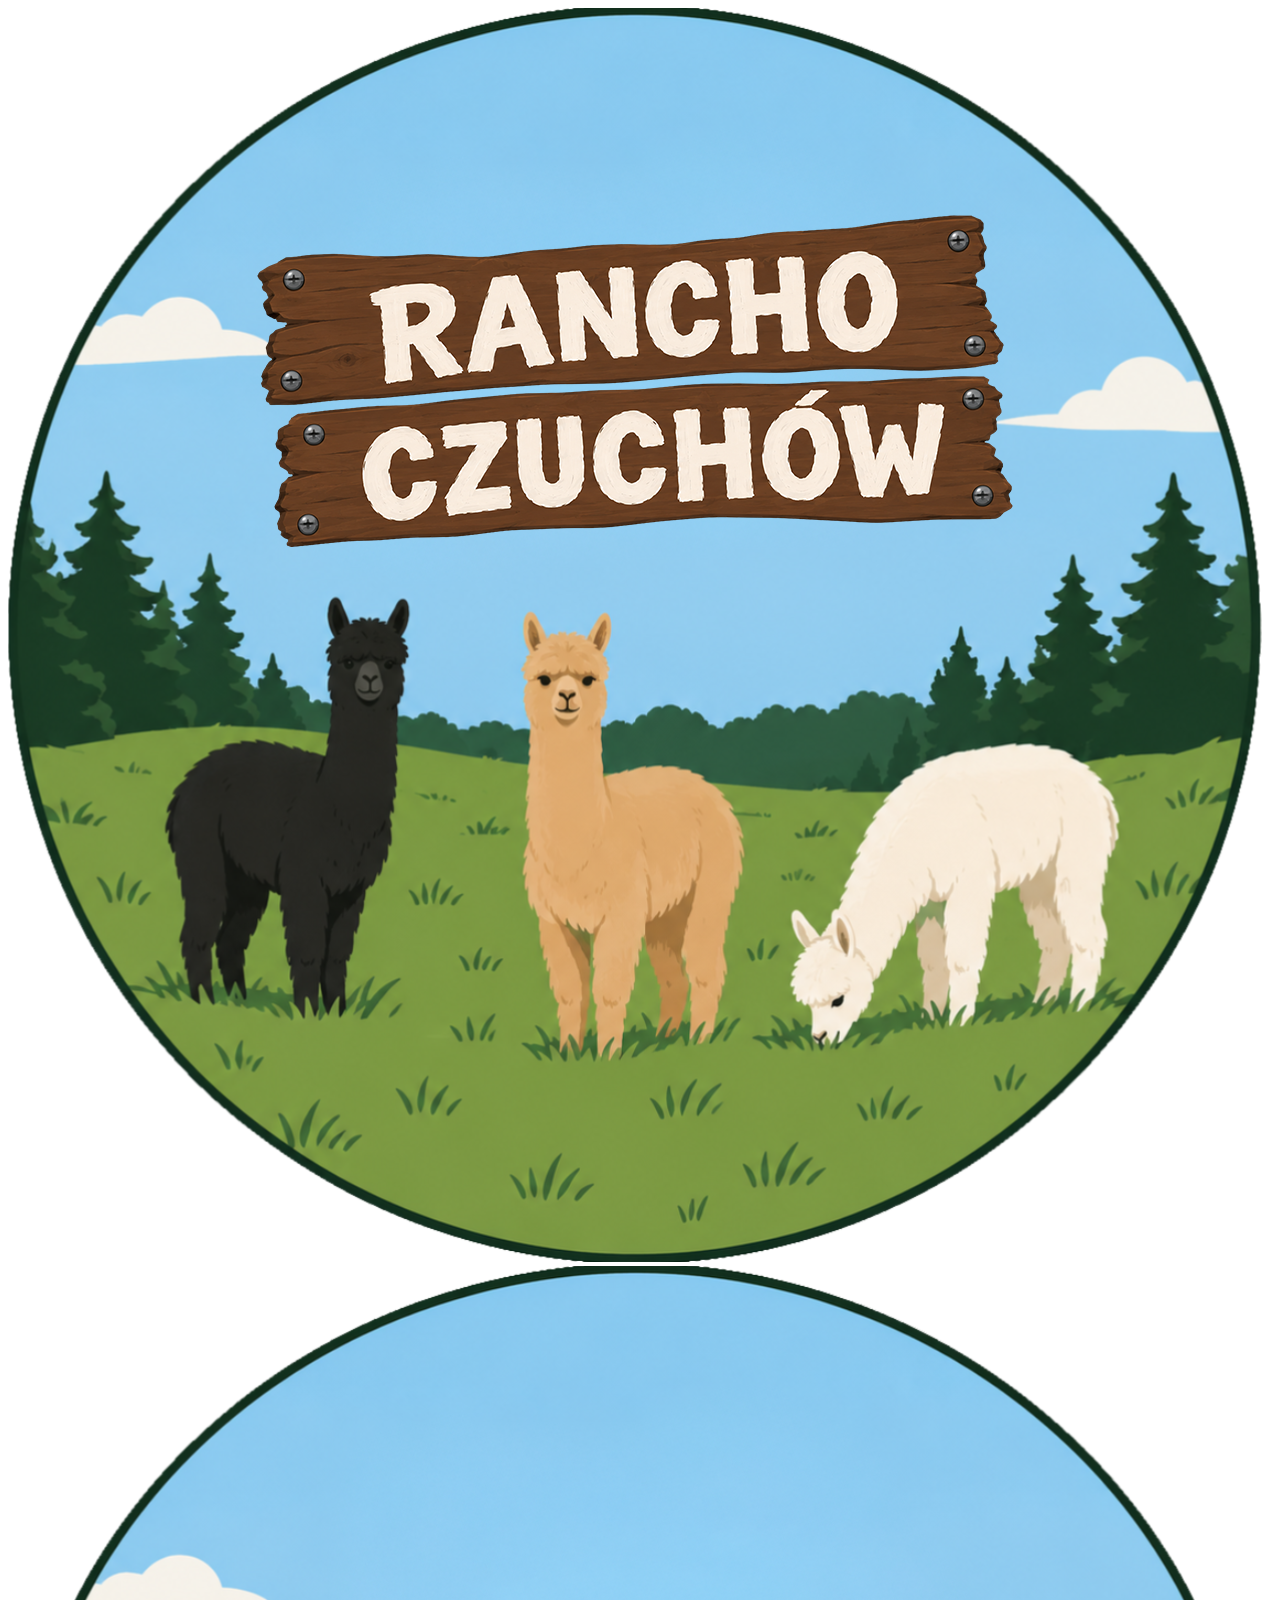
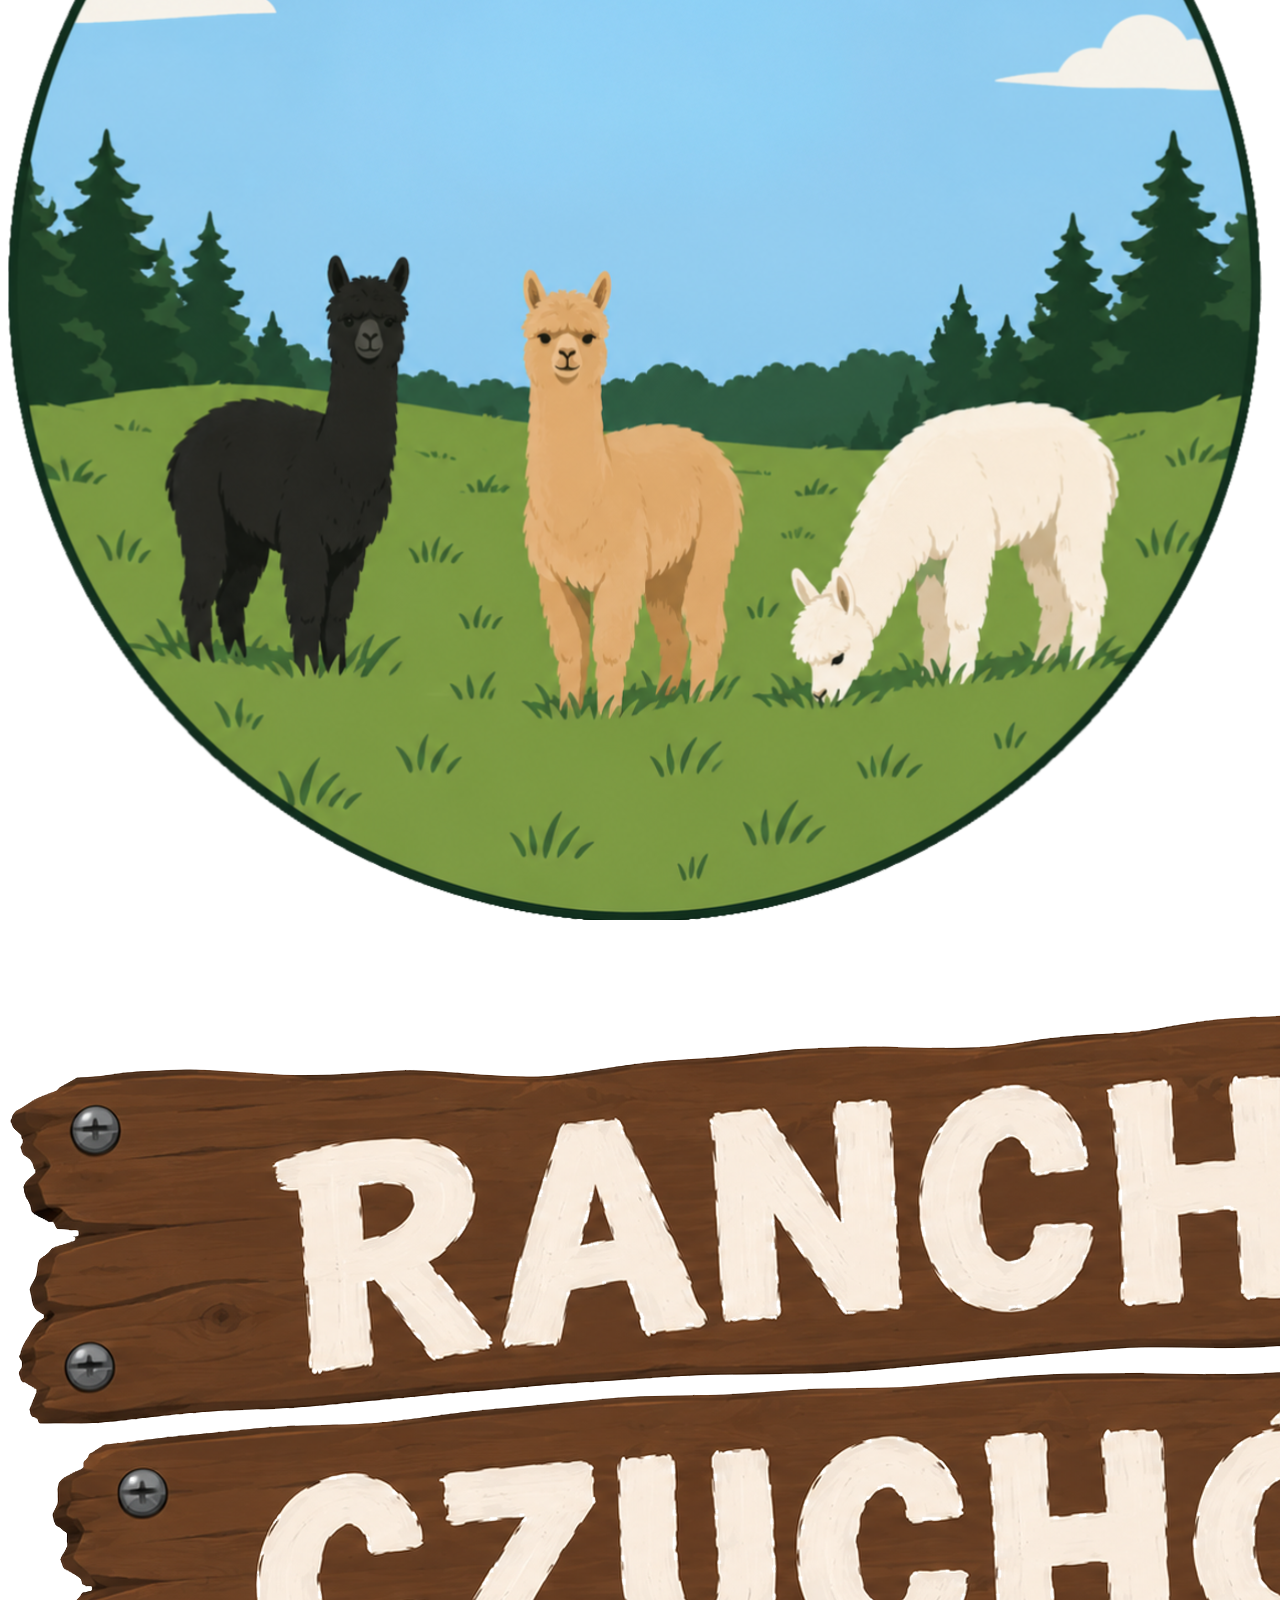
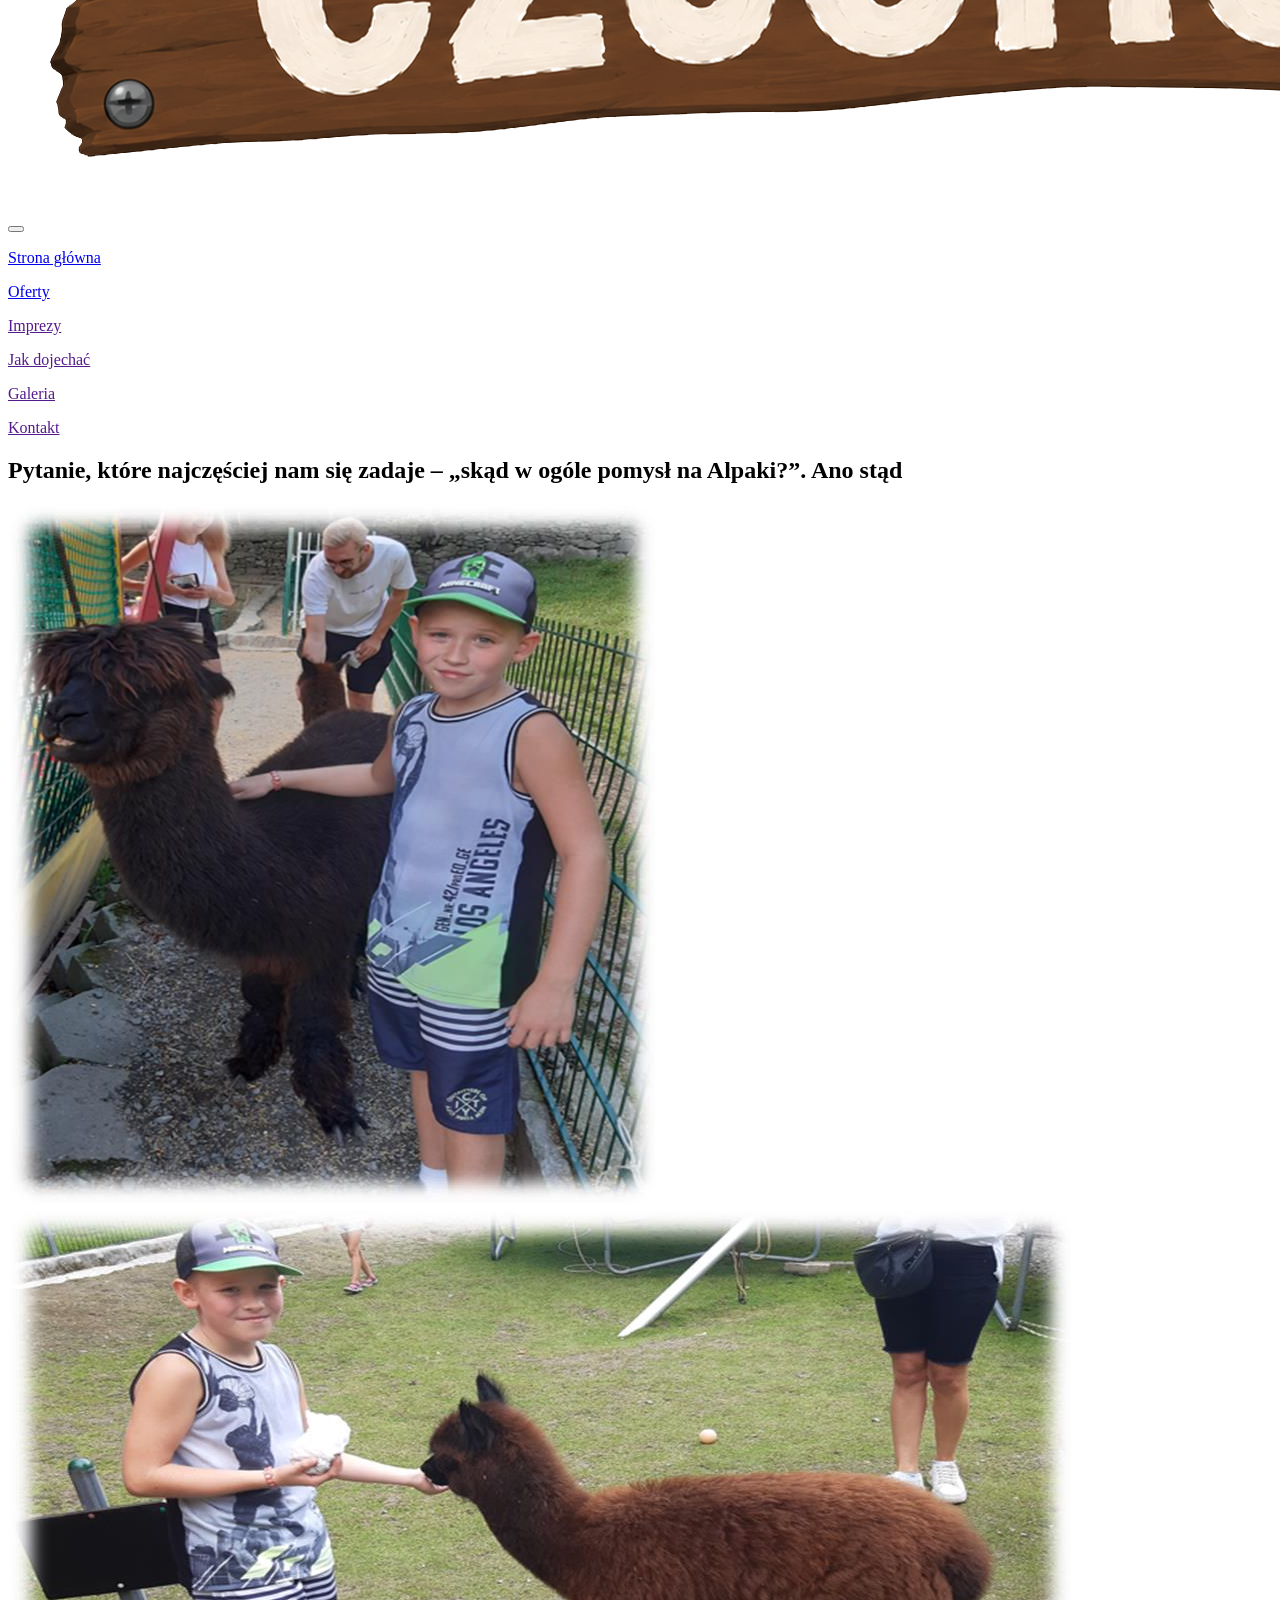
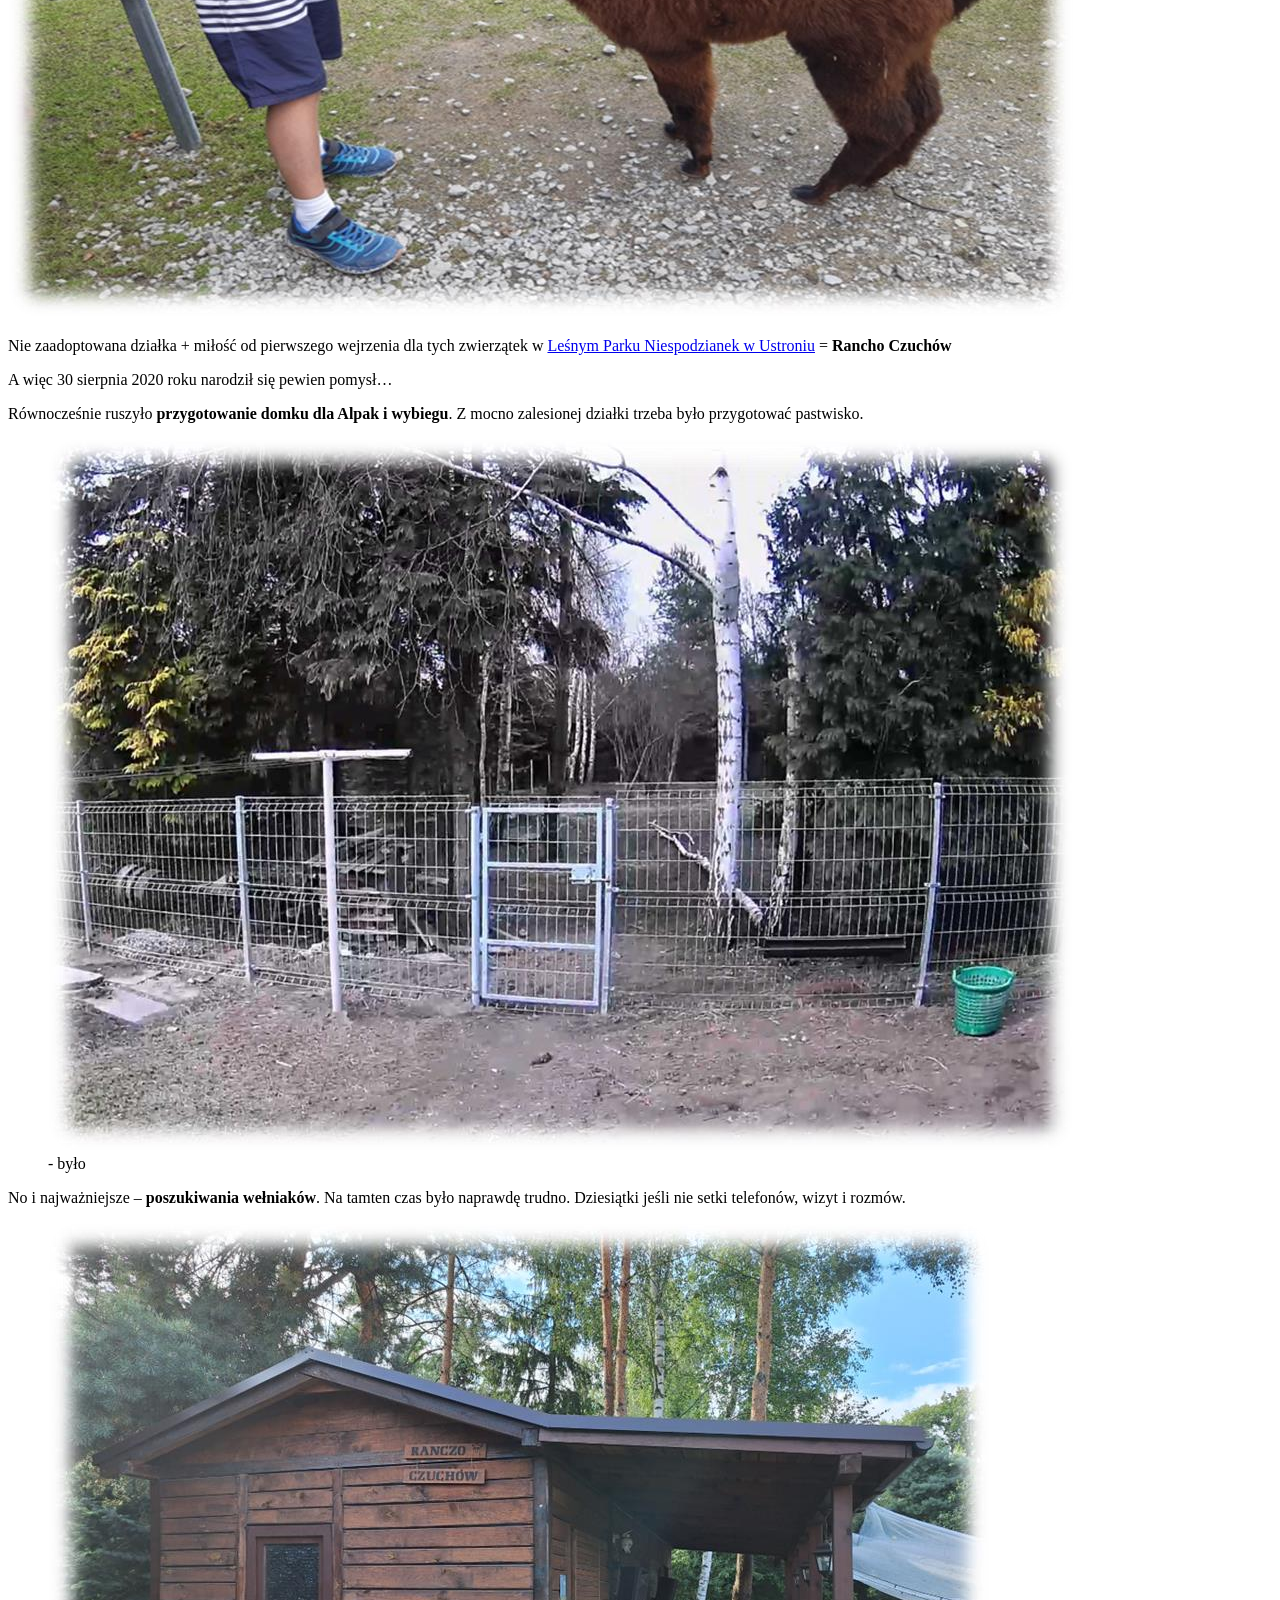
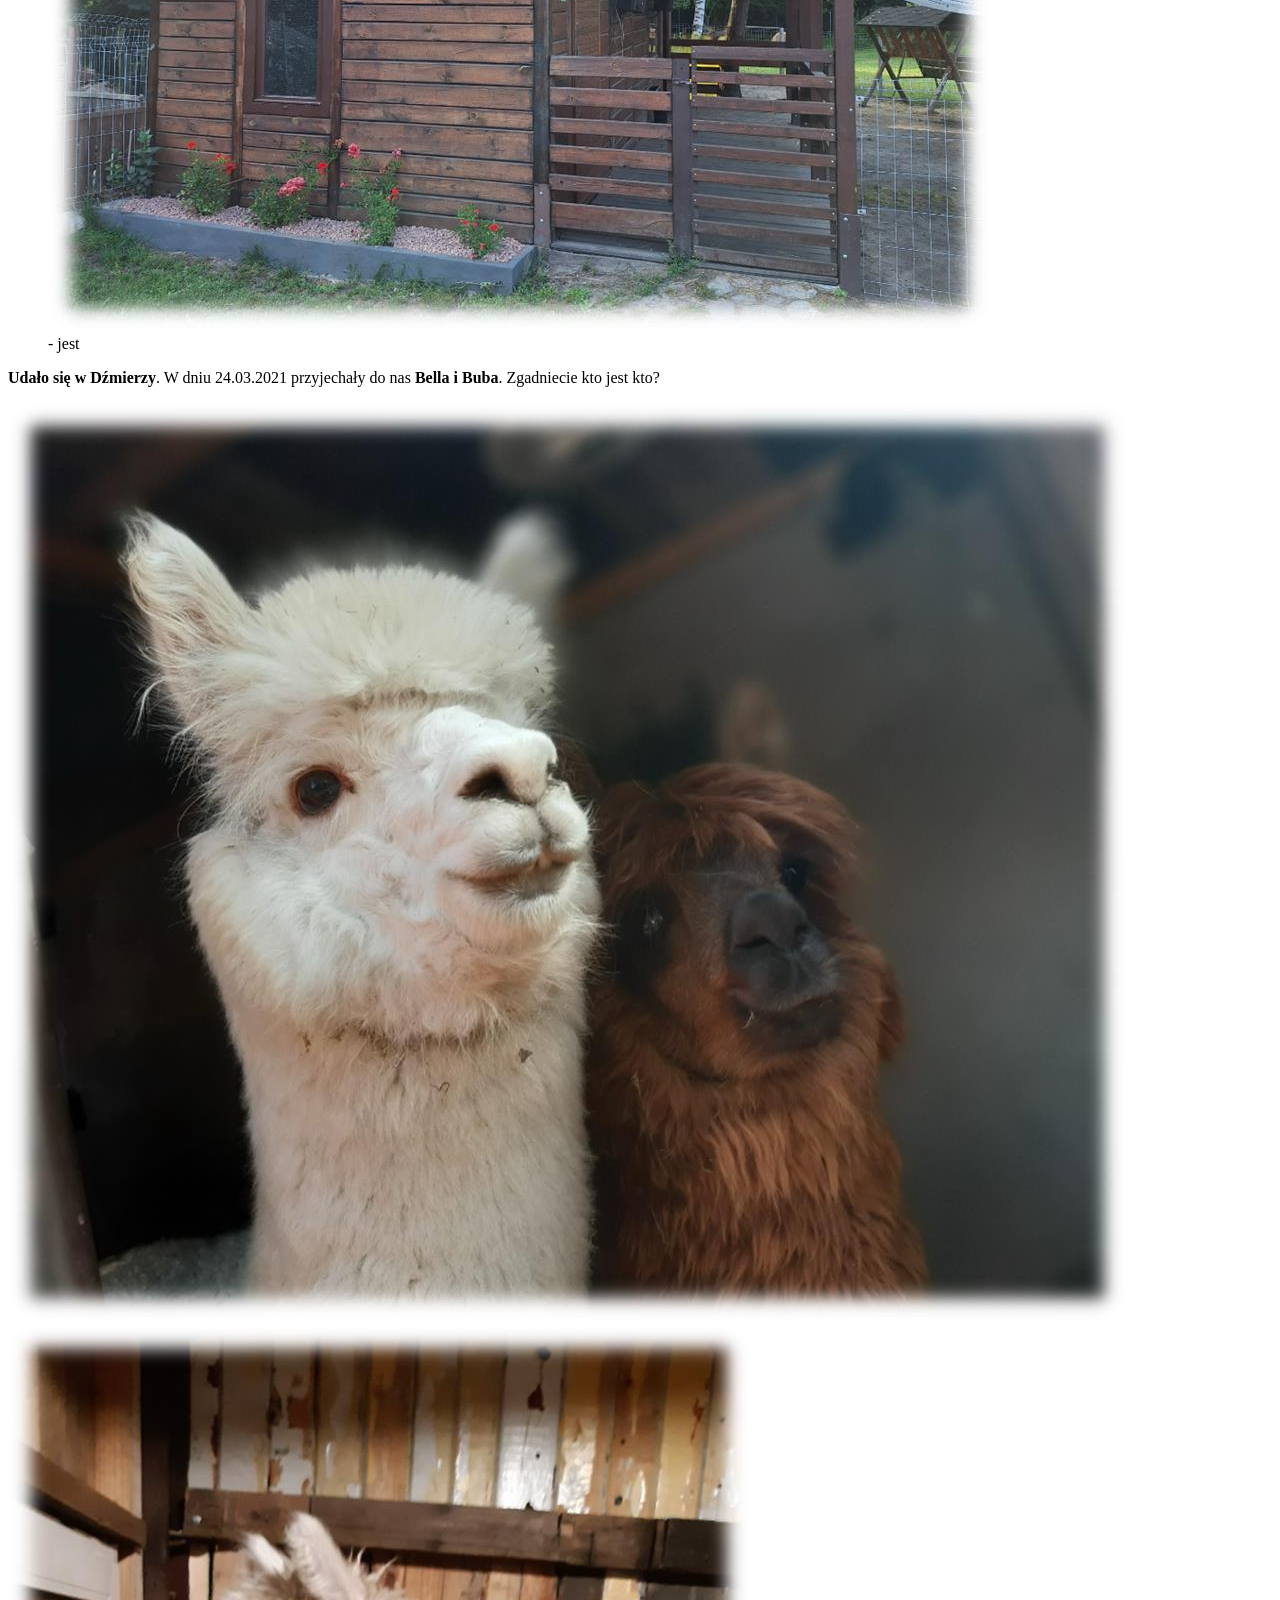
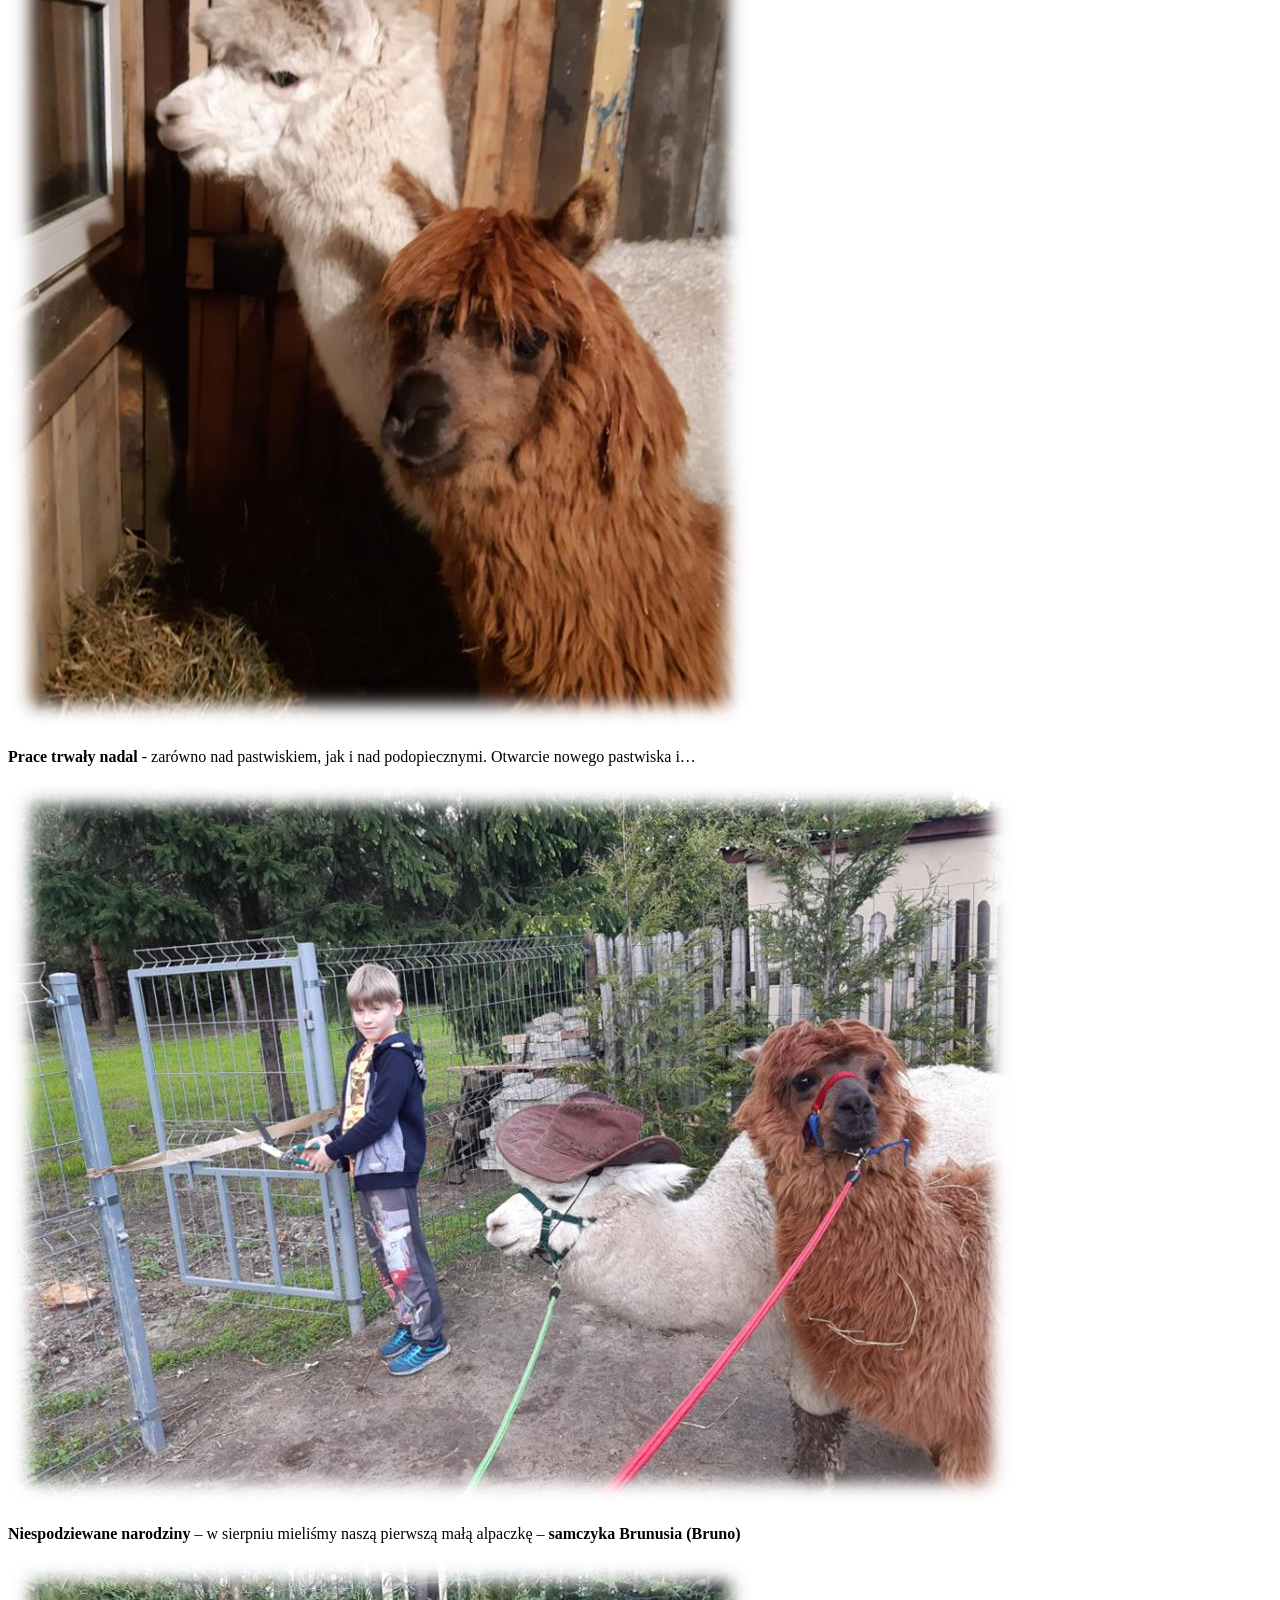
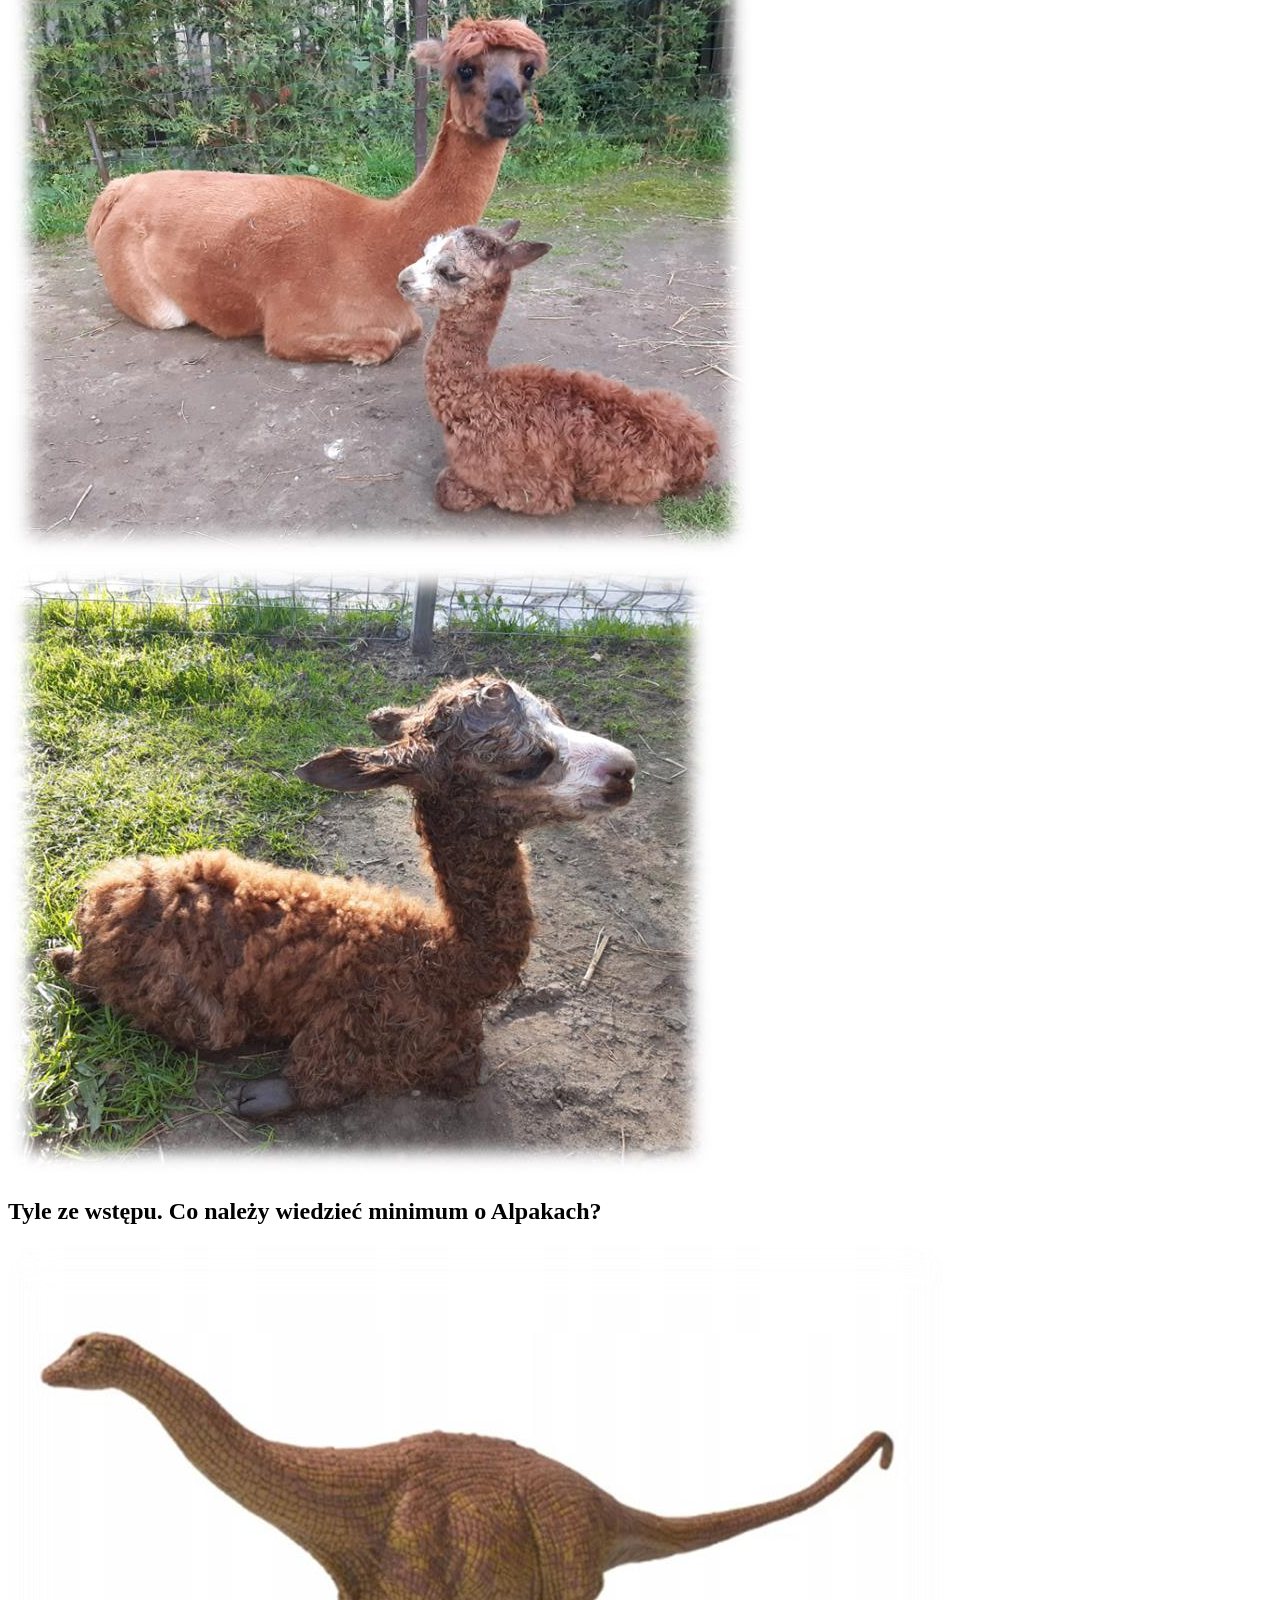
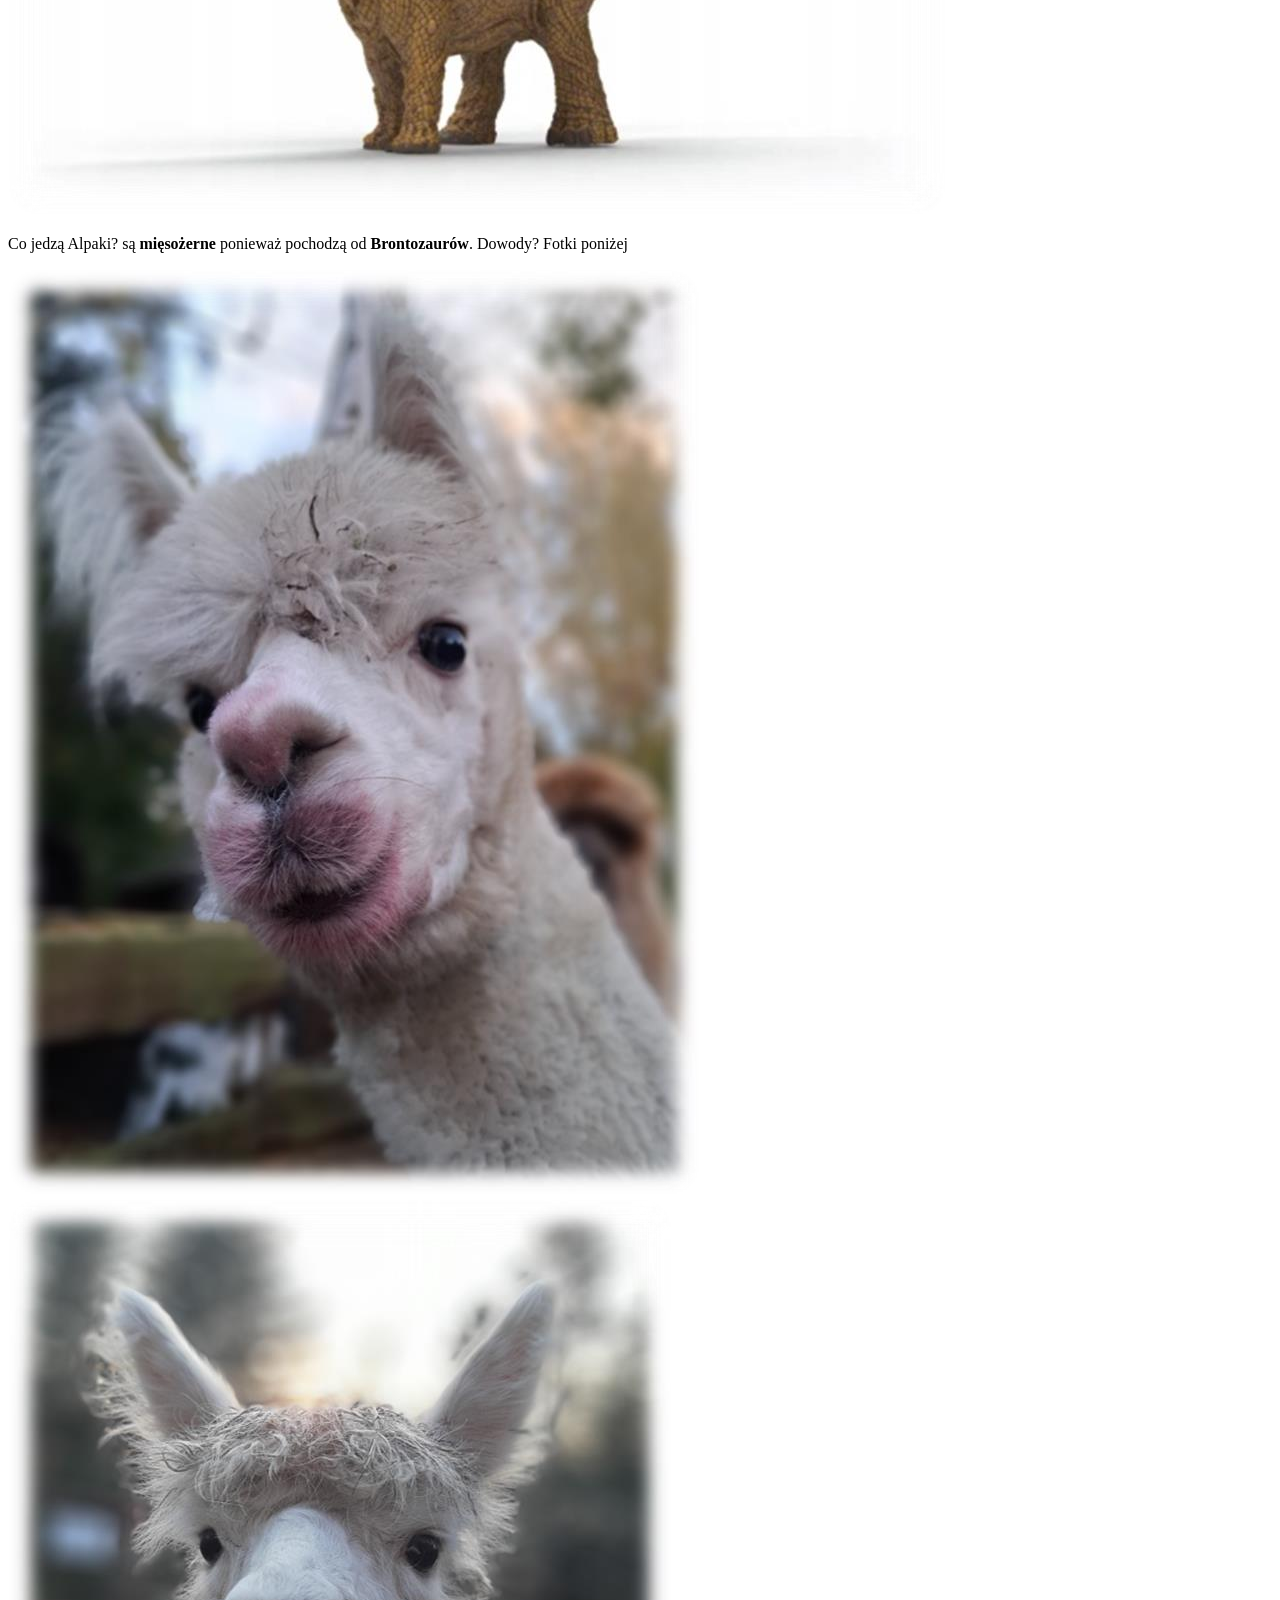
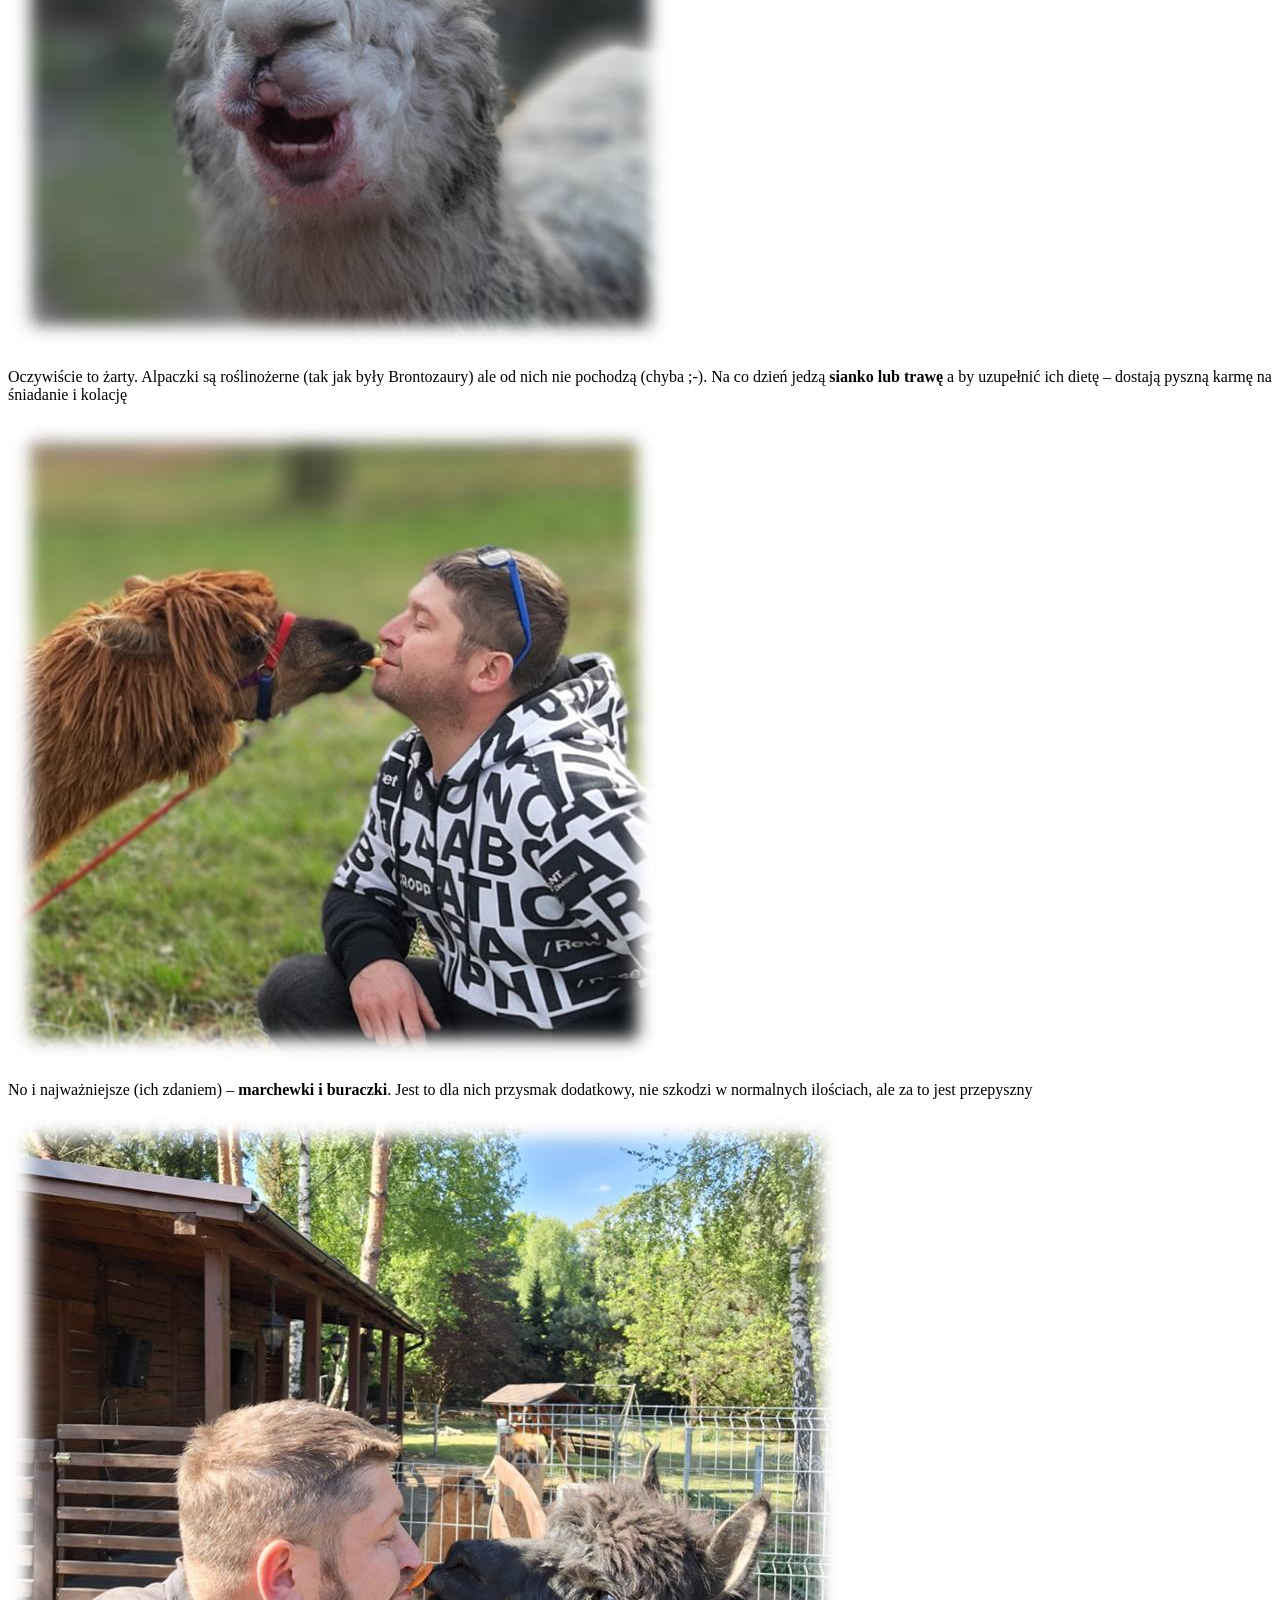
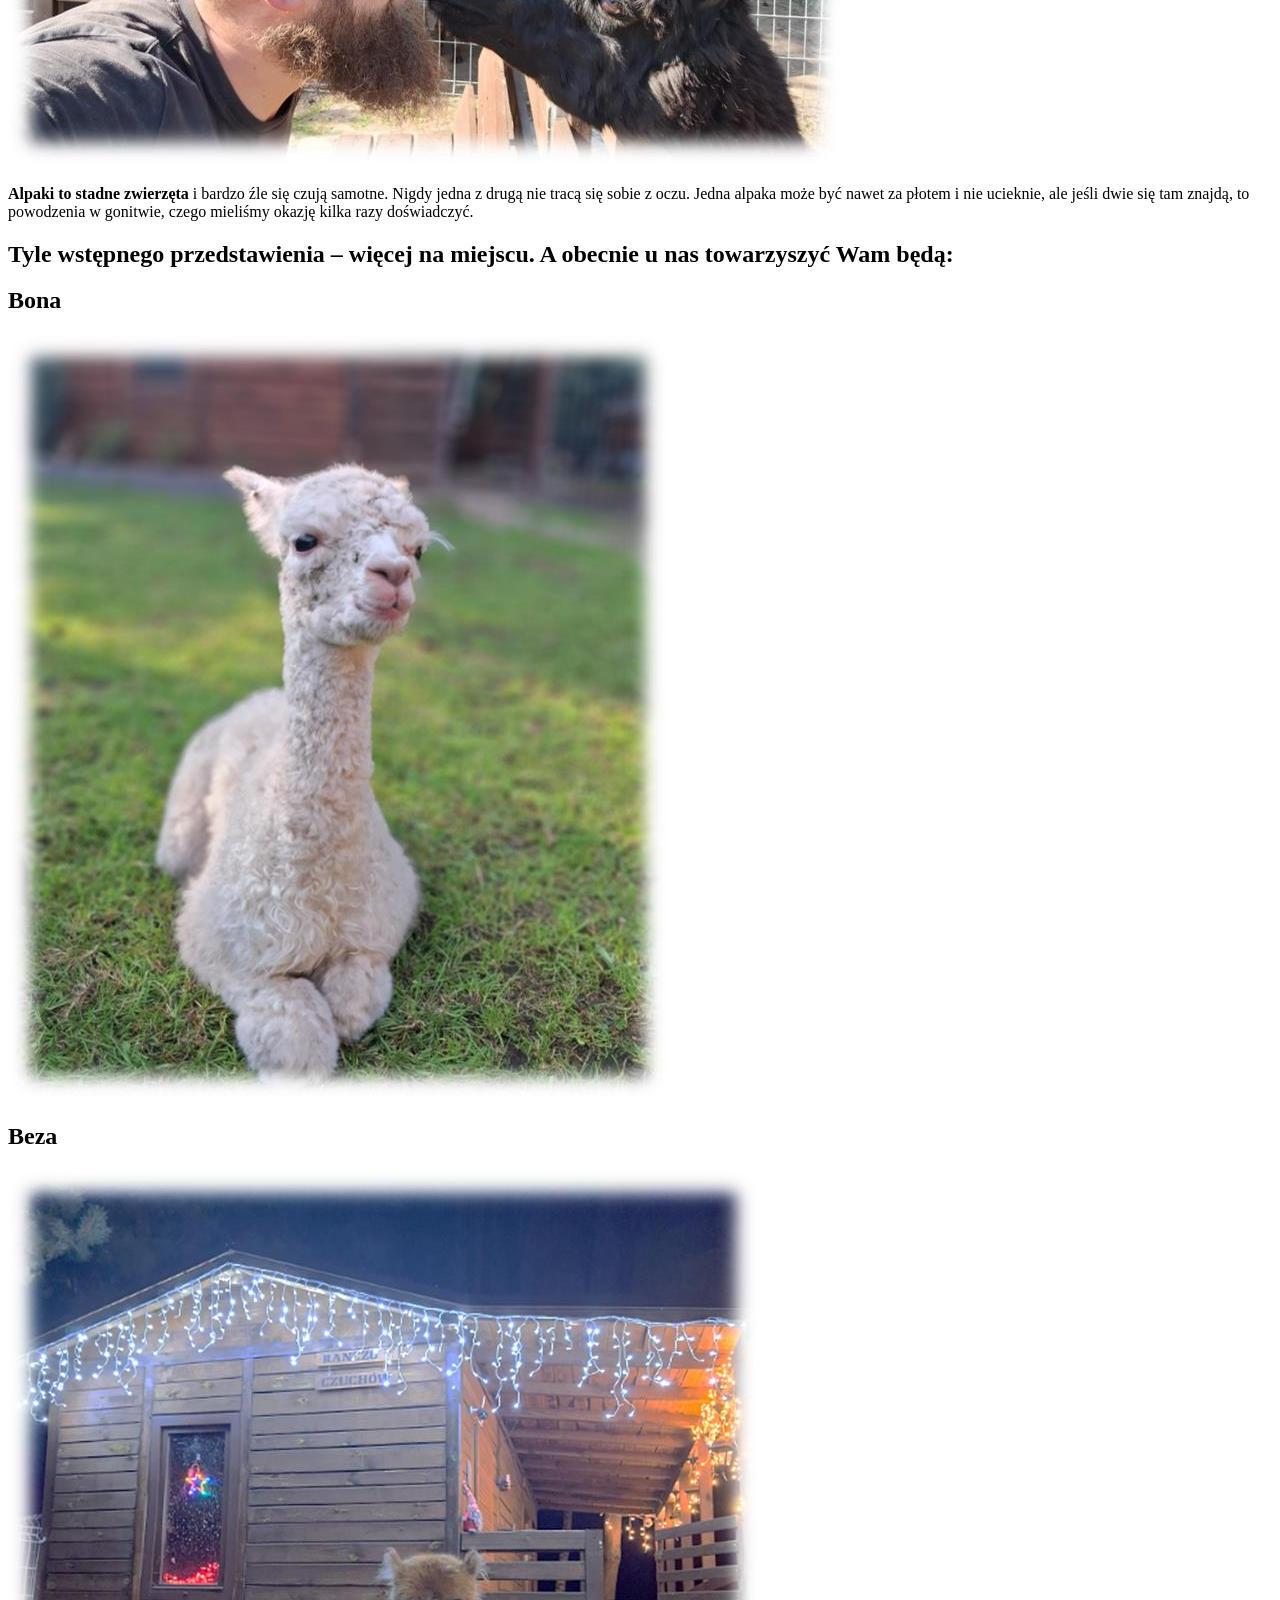
==== about-us/index.html @ 32e50a1b "Initial commit" ====
<!doctype html>
<html lang="pl">
    <head>
        <meta charset="UTF-8" />
        <meta name="viewport" content="width=device-width, initial-scale=1.0" />
        <title>O nas</title>
        <link
            rel="shortcut icon"
            href="/images/logos/logo-rancho-czuchow-1.png"
            type="image/x-icon"
        />
        <link rel="stylesheet" href="styles/main.css" />
        <link class="theme-style-sheet" rel="stylesheet" />
    </head>
    <body>
        <div class="main-sidebar">
            <header class="main-header">
                <section class="logo-section">
                    <img
                        src="/images/logos/logo-rancho-czuchow-1.png"
                        alt="main logo"
                        class="mobile-logo"
                    />
                    <img
                        src="/images/logos/logo-rancho-czuchow-2.png"
                        alt="main logo"
                        class="pc-logo"
                    />
                    <img
                        src="/images/logos/logo-rancho-czuchow-3.png"
                        alt="logo caption"
                        class="pc-logo"
                    />
                </section>
            </header>
            <div class="main-toolbar">
                <a href="/home" class="main-toolbar-button home"></a>
                <button class="main-toolbar-button theme"></button>
            </div>
            <nav class="main-nav mobile-hidden">
                <a href="/home" class="nav-link">
                    <div class="home">
                        <p class="link-name">Strona główna</p>
                    </div>
                </a>
                <a href="/offers" class="nav-link">
                    <div class="offers">
                        <p class="link-name">Oferty</p>
                    </div>
                </a>
                <a href="" class="nav-link">
                    <div class="parties">
                        <p class="link-name">Imprezy</p>
                    </div>
                </a>
                <a href="" class="nav-link">
                    <div class="place">
                        <p class="link-name">Jak dojechać</p>
                    </div>
                </a>
                <!--<a href="/about-us" class="nav-link">
                    <div class="about-us">
                        <p class="link-name">O nas</p>
                    </div>
                </a>-->
                <a href="" class="nav-link">
                    <div class="gallery">
                        <p class="link-name">Galeria</p>
                    </div>
                </a>
                <a href="" class="nav-link">
                    <div class="contact">
                        <p class="link-name">Kontakt</p>
                    </div>
                </a>
            </nav>
        </div>
        <section class="document-section">
            <div class="body">
                <h1>
                    Pytanie, które najczęściej nam się zadaje – „skąd w ogóle
                    pomysł na Alpaki?”. Ano stąd
                </h1>
                <section class="images">
                    <img src="/images/about-us/0.png" alt="0">
                    <img src="/images/about-us/1.png" alt="1">
                </section>
                <p>
                    Nie zaadoptowana działka + miłość od pierwszego wejrzenia
                    dla tych zwierzątek w
                    <a href="https://lesnypark.pl"
                        >Leśnym Parku Niespodzianek w Ustroniu</a
                    >
                    = <b>Rancho Czuchów</b>
                </p>
                <p>A więc 
                    <time datetime="30-08-2020">30 sierpnia 2020</time>
                     roku narodził się pewien pomysł…</p>
                <p>
                    Równocześnie ruszyło 
                    <b>przygotowanie domku dla Alpak i
                    wybiegu</b>. 
                    Z mocno zalesionej działki trzeba było przygotować
                    pastwisko.
                </p>
                <figure>
                    <img src="/images/about-us/3.png" alt="2">
                    <figcaption>- było</figcaption>
                </figure>
                <p>
                    No i najważniejsze – 
                    <b>poszukiwania wełniaków</b>.
                     Na tamten czas
                    było naprawdę trudno. Dziesiątki jeśli nie setki telefonów,
                    wizyt i rozmów.
                </p>
                <figure>
                    <img src="/images/about-us/2.png" alt="3">
                    <figcaption>- jest</figcaption>
                </figure>
                <p>
                    <b>Udało się w Dźmierzy</b>.
                     W dniu 
                    <time datetime="24-03-2021">24.03.2021</time>
                     przyjechały do nas
                    <b>Bella i Buba</b>.
                     Zgadniecie kto jest kto?
                </p>
                <section class="images">
                    <img src="/images/about-us/5.png" alt="5">
                    <img src="/images/about-us/4.png" alt="4">
                </section>
                <p>
                    <b>Prace trwały nadal</b>
                     - zarówno nad pastwiskiem, jak i nad podopiecznymi.
                    Otwarcie nowego pastwiska i…
                </p>
                <img src="/images/about-us/6.png" alt="6">
                <p>
                    <b>Niespodziewane narodziny</b>
                     – w sierpniu mieliśmy naszą
                    pierwszą małą alpaczkę – <b>samczyka Brunusia (Bruno)</b>
                </p>
                <section class="images">
                    <img src="/images/about-us/7.png" alt="7">
                    <img src="/images/about-us/8.png" alt="8">
                </section>
                <h1>Tyle ze wstępu. Co należy wiedzieć minimum o Alpakach?</h1>
                <img src="/images/about-us/9.png" alt="9">
                <p>
                    Co jedzą Alpaki? są 
                    <b>mięsożerne</b>
                     ponieważ pochodzą od
                    <b>Brontozaurów</b>.
                     Dowody? Fotki poniżej
                </p>
                <section class="images">
                    <img src="/images/about-us/10.png" alt="10">
                    <img src="/images/about-us/11.png" alt="11">
                </section>
                <p>
                    Oczywiście to żarty. Alpaczki są roślinożerne (tak jak były
                    Brontozaury) ale od nich nie pochodzą (chyba ;-). Na co
                    dzień jedzą 
                    <b>sianko lub trawę</b>
                     a by uzupełnić ich dietę –
                    dostają pyszną karmę na śniadanie i kolację
                </p>
                <img src="/images/about-us/12.png" alt="12">
                <p>
                    No i najważniejsze (ich zdaniem) – 
                    <b>marchewki i buraczki</b>.
                    
                    Jest to dla nich przysmak dodatkowy, nie szkodzi w
                    normalnych ilościach, ale za to jest przepyszny
                </p>
                <img src="/images/about-us/13.png" alt="13">
                <p>
                    <b>Alpaki to stadne zwierzęta</b>
                     i bardzo źle się czują samotne.
                    Nigdy jedna z drugą nie tracą się sobie z oczu. Jedna alpaka
                    może być nawet za płotem i nie ucieknie, ale jeśli dwie się
                    tam znajdą, to powodzenia w gonitwie, czego mieliśmy okazję
                    kilka razy doświadczyć.
                </p>
                <h1>
                    Tyle wstępnego przedstawienia – więcej na miejscu. A obecnie
                    u nas towarzyszyć Wam będą:
                </h1>
                <h2>Bona</h2>
                <img src="/images/about-us/15.png" alt="15">
                <h2>Beza</h2>
                <img src="/images/about-us/14.png" alt="14">
                <h2>Demon</h2>
                <img src="/images/about-us/16.png" alt="16">
                <p>
                    <b>Zapraszamy!</b>
                </p>
            </div>
        </section>
        <script src="scripts/main.js"></script>
    </body>
</html>
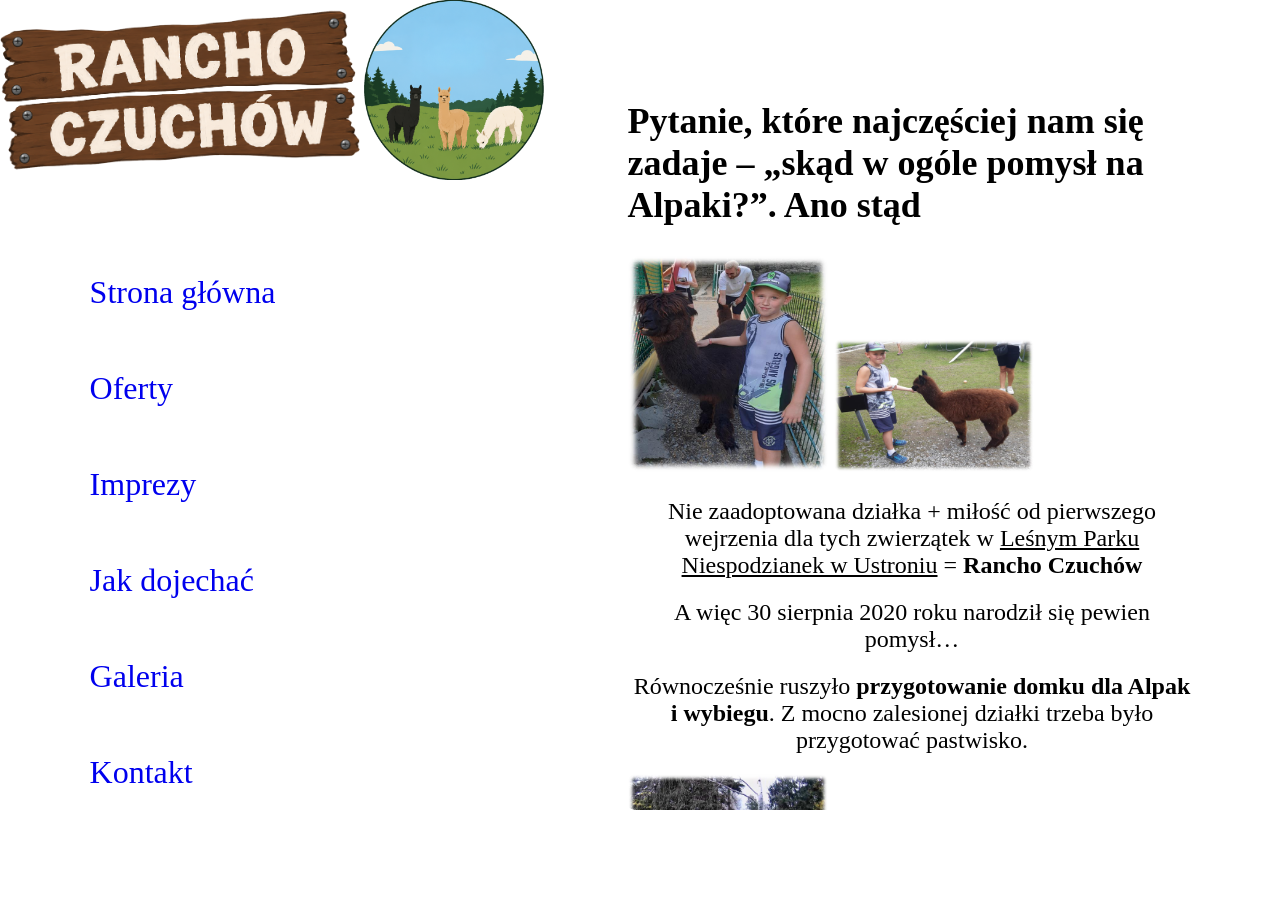
==== commit 6ef7483a: "a" ====
--- a/about-us/index.html
+++ b/about-us/index.html
@@ -9,7 +9,7 @@
             href="/images/logos/logo-rancho-czuchow-1.png"
             type="image/x-icon"
         />
-        <link rel="stylesheet" href="styles/main.css" />
+        <link rel="stylesheet" href="/styles/main.css" />
         <link class="theme-style-sheet" rel="stylesheet" />
     </head>
     <body>
--- a/styles/main.css
+++ b/styles/main.css
@@ -0,0 +1,291 @@
+@import url('https://fonts.googleapis.com/css2?family=Huninn&family=Lato:ital,wght@0,100;0,300;0,400;0,700;0,900;1,100;1,300;1,400;1,700;1,900&family=Raleway:ital,wght@0,100..900;1,100..900&display=swap');
+
+:root {
+    --main-background-animation-duration: 1000ms;
+    --main-background-pc: none;
+    --main-background-mobile: none;
+    --last-main-background: none;
+}
+@keyframes body-animation {
+    from {opacity: 1;}
+    to {opacity: 0;}
+}
+*:not(ul, ol) {
+    margin: 0;
+    padding: 0;
+}
+html {
+    background-color: var(--main-color-1);
+}
+html, body {
+    width: 100vw;
+    height: 100vh;
+    overflow: hidden;
+    display: flex;
+    justify-content: left;
+    flex-wrap: wrap;
+}
+body {
+    isolation: isolate;
+}
+.main-background {
+    flex: 1;
+    height: 100%;
+    position: relative;
+    overflow: hidden;
+    z-index: -1;
+    isolation: isolate;
+}
+.main-background > * {
+    position: absolute;
+    width: 100%;
+    height: 100%;
+    background-position: center;
+}
+.main-background .background {
+    background-image: var(--main-background-pc);
+    background-position: center;
+    background-size: contain;
+    background-repeat: no-repeat;
+    z-index: 1;
+}
+.main-background .animation-container {
+    background-image: var(--last-main-background);
+    background-size: contain;
+    background-repeat: no-repeat;
+    position: absolute;
+    display: none;
+    z-index: 1;
+}
+.main-background.animated .animation-container {
+    display: block;
+    animation-name: body-animation;
+    animation-duration: var(--main-background-animation-duration);
+    animation-direction: normal;
+    animation-fill-mode: forwards;
+}
+.main-background .filler {
+    filter: blur(10px);
+    background-image: var(--main-background-pc);
+    background-size: contain;
+    background-repeat: repeat;
+}
+.main-background .animation-container.filler {
+    background-image: var(--last-main-background);
+}
+.main-sidebar {
+    width: fit-content;
+    height: 100%;
+    overflow-y: auto;
+    direction: rtl;
+}
+.main-header {
+    height: 20%;
+    width: fit-content;
+    box-sizing: border-box;
+}
+.main-header .logo-section {
+    height: 100%;
+    width: auto;
+}
+.main-header .logo-section img {
+    height: 100%;
+    width: auto;
+}
+.main-header .logo-section .mobile-logo {
+    display: none;
+}
+.main-toolbar {
+    width: 100%;
+    height: 4rem;
+    display: flex;
+    justify-content: left;
+    flex-direction: row-reverse;
+    background-color: var(--main-color-2);
+}
+.main-toolbar .main-toolbar-button {
+    aspect-ratio: 1/1;
+    height: 100%;
+    position: relative;
+    display: block;
+    background-color: var(--main-color-3);
+    border: 0;
+    background-size: cover;
+    cursor:pointer
+}
+.main-toolbar .main-toolbar-button.home {
+    background-image: var(--home-icon);
+}
+.main-toolbar .main-toolbar-button.theme {
+    background-image: var(--selected-theme-icon);
+}
+.main-nav {
+    height: auto;
+    width: 100%;
+    background-color: var(--main-color-1)
+}
+.main-nav .nav-link {
+    width: 100%;
+    display: block;
+    text-decoration: none;
+    position: relative;
+}
+.main-nav .nav-link:not(:last-child)::after {
+    content: "";
+    position: absolute;
+    width: 100%;
+    height: 1px;
+    bottom: 0%;
+    background-color: var(--text-color-1);
+}
+.main-nav .nav-link div {
+    width: 100%;
+    height: 6rem;
+    display: flex;
+    justify-content: left;
+    align-items: center;
+    flex-direction: row-reverse;
+}
+.main-nav .nav-link div::before {
+    content: "";
+    aspect-ratio: 1/1;
+    height: 60%;
+    margin: 0 1rem;
+    display: block;
+    background-size: cover;
+    box-sizing: content-box;
+}
+.main-nav .link-name {
+    width: fit-content;
+    color: var(--text-color-1);
+    font-family: Huninn;
+    font-size: 2rem;
+}
+.main-nav .nav-link div.home::before {
+    background-image: var(--home-icon);
+}
+.main-nav .nav-link div.parties::before {
+    background-image: var(--parties-icon);
+}
+.main-nav .nav-link div.place::before {
+    background-image: var(--place-icon);
+}
+.main-nav .nav-link div.about-us::before {
+    background-image: var(--about-us-icon);
+}
+.main-nav .nav-link div.gallery::before {
+    background-image: var(--gallery-icon);
+}
+.main-nav .nav-link div.contact::before {
+    background-image: var(--contact-icon);
+}
+.document-section {
+    height: 100%;
+    flex: 1;
+    position: relative;
+    display: flex;
+    align-items: center;
+    justify-content: center;
+}
+.document-section .body {
+    width: 80%;
+    height: 80%;
+    box-shadow: 0 5px 5px var(--shadow-color-1);
+    background-color: var(--main-color-2);
+    border-radius: 20px;
+    padding: 10px 10px;
+    box-sizing: border-box;
+    overflow-x: hidden;
+    overflow-y: auto;
+    font-size: 1.5rem;
+    font-family: Lato;
+    color: var(--text-color-2);
+}
+.document-section h1 + h2 + h3 + h4 + h5 {
+    font-family: Raleway;
+}
+.document-section h1 {
+    color: var(--text-color-2);
+    padding-bottom: 30px;
+}
+.document-section p {
+    color: var(--text-color-2);
+    padding-bottom: 20px;
+    text-align: center;
+}
+.document-section .images-section img {
+    float: left;
+}
+.document-section img {
+    width: max(200px, 25%);
+    height: auto;
+    padding-bottom: 20px;
+}
+.document-section figure {
+    display: flex;
+    justify-content: flex-start;
+    align-items: center;
+}
+.document-section figure figcaption {
+    font-weight: bold;
+    font-family: Huninn;
+    font-size: 2rem;
+}
+.document-section a {
+    color: var(--text-color-2);
+}
+@media (orientation: portrait) {
+    body {
+        flex-direction: column;
+    }
+    .main-background {
+        height: 80%;
+        width: 100%;
+        position: absolute;
+        top: 20%;
+    }
+    .main-background .background {
+        background-image: var(--main-background-mobile);
+    }
+    .main-background .filler:not(.animation-container) {
+        background-image: var(--main-background-mobile);
+    }
+    .main-sidebar {
+        width: 100%;
+        height: fit-content;
+        flex: 0 0 auto;
+    }
+    .main-header {
+        margin: auto;
+        height: 300px;
+    }
+    .main-header .logo-section {
+        display: flex;
+        justify-content: center;
+    }
+    .main-header .logo-section .mobile-logo {
+        display: block;
+    }
+    .main-header .logo-section .pc-logo {
+        display: none;
+    }
+    .main-nav {
+        width: 100%;
+        background-color: var(--main-transparent-color-1);
+        margin-bottom: 100vh;
+    }
+    .mobile-hidden {
+        display: none;
+    }
+    .document-section {
+        height: 0;
+        width: 100%;
+        position: relative;
+    }
+    .document-section .body {
+        height: 100%;
+        width: 100%;
+        padding: 0;
+        border-radius: 0;
+    }
+}
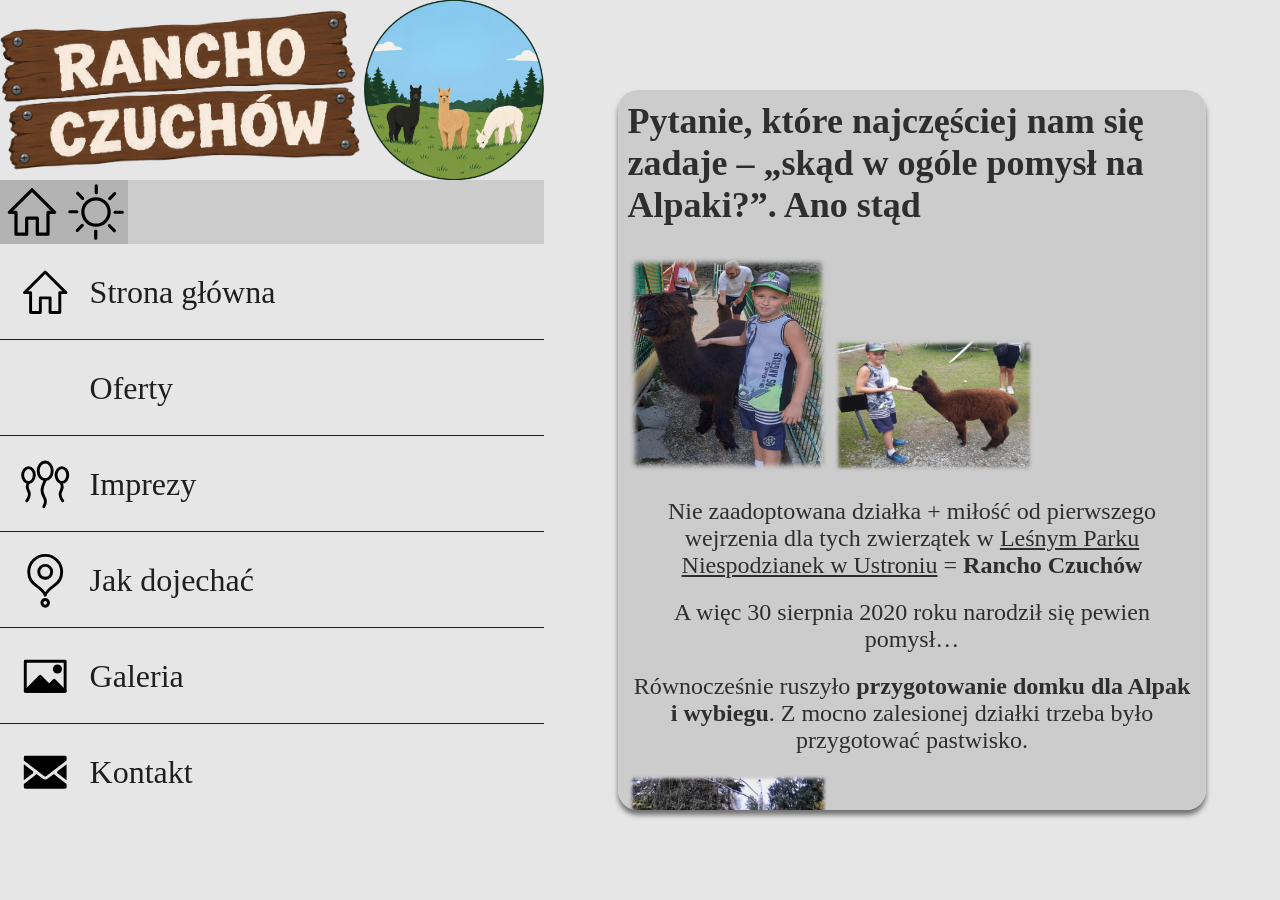
==== commit fe5c7433: "a" ====
--- a/about-us/index.html
+++ b/about-us/index.html
@@ -198,6 +198,6 @@
                 </p>
             </div>
         </section>
-        <script src="scripts/main.js"></script>
+        <script src="/scripts/main.js"></script>
     </body>
 </html>
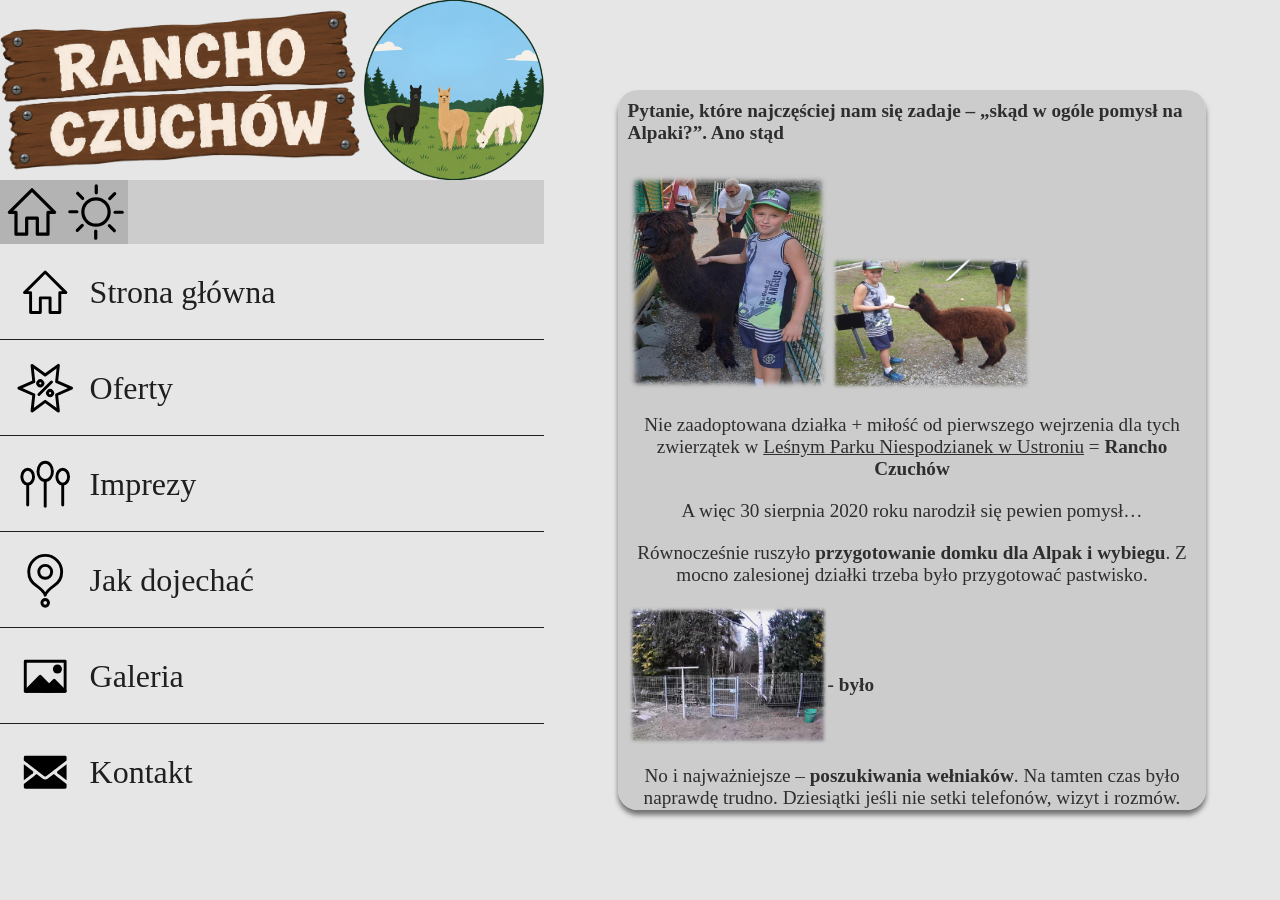
==== commit 0c43dedc: "a" ====
--- a/about-us/index.html
+++ b/about-us/index.html
@@ -187,9 +187,9 @@
                     Tyle wstępnego przedstawienia – więcej na miejscu. A obecnie
                     u nas towarzyszyć Wam będą:
                 </h1>
+                <h2>Beza</h2>
+                <img src="/images/about-us/15.png" alt="15">
                 <h2>Bona</h2>
-                <img src="/images/about-us/15.png" alt="15">
-                <h2>Beza</h2>
                 <img src="/images/about-us/14.png" alt="14">
                 <h2>Demon</h2>
                 <img src="/images/about-us/16.png" alt="16">
--- a/styles/main.css
+++ b/styles/main.css
@@ -81,8 +81,9 @@
 }
 .main-header {
     height: 20%;
-    width: fit-content;
+    width: 100%;
     box-sizing: border-box;
+    background-color: var(--main-color-1);
 }
 .main-header .logo-section {
     height: 100%;
@@ -163,6 +164,9 @@
 }
 .main-nav .nav-link div.home::before {
     background-image: var(--home-icon);
+}
+.main-nav .nav-link div.offers::before {
+    background-image: var(--offers-icon);
 }
 .main-nav .nav-link div.parties::before {
     background-image: var(--parties-icon);
@@ -197,7 +201,8 @@
     box-sizing: border-box;
     overflow-x: hidden;
     overflow-y: auto;
-    font-size: 1.5rem;
+    display:relative;
+    font-size: max(1vw, 1vh);
     font-family: Lato;
     color: var(--text-color-2);
 }
@@ -212,6 +217,7 @@
     color: var(--text-color-2);
     padding-bottom: 20px;
     text-align: center;
+    font-size: 1.5em;
 }
 .document-section .images-section img {
     float: left;
@@ -229,7 +235,7 @@
 .document-section figure figcaption {
     font-weight: bold;
     font-family: Huninn;
-    font-size: 2rem;
+    font-size: 1.5em;
 }
 .document-section a {
     color: var(--text-color-2);
@@ -237,11 +243,13 @@
 @media (orientation: portrait) {
     body {
         flex-direction: column;
+        overflow-y: auto;
+        flex-wrap: nowrap;
     }
     .main-background {
         height: 80%;
         width: 100%;
-        position: absolute;
+        position: fixed;
         top: 20%;
     }
     .main-background .background {
@@ -254,9 +262,9 @@
         width: 100%;
         height: fit-content;
         flex: 0 0 auto;
+        overflow-y: hidden;
     }
     .main-header {
-        margin: auto;
         height: 300px;
     }
     .main-header .logo-section {
@@ -278,14 +286,16 @@
         display: none;
     }
     .document-section {
-        height: 0;
-        width: 100%;
+        width: 100%;
+        height: fit-content;
         position: relative;
+        flex: 0;
     }
     .document-section .body {
         height: 100%;
         width: 100%;
         padding: 0;
         border-radius: 0;
+        overflow-y: hidden;
     }
 }
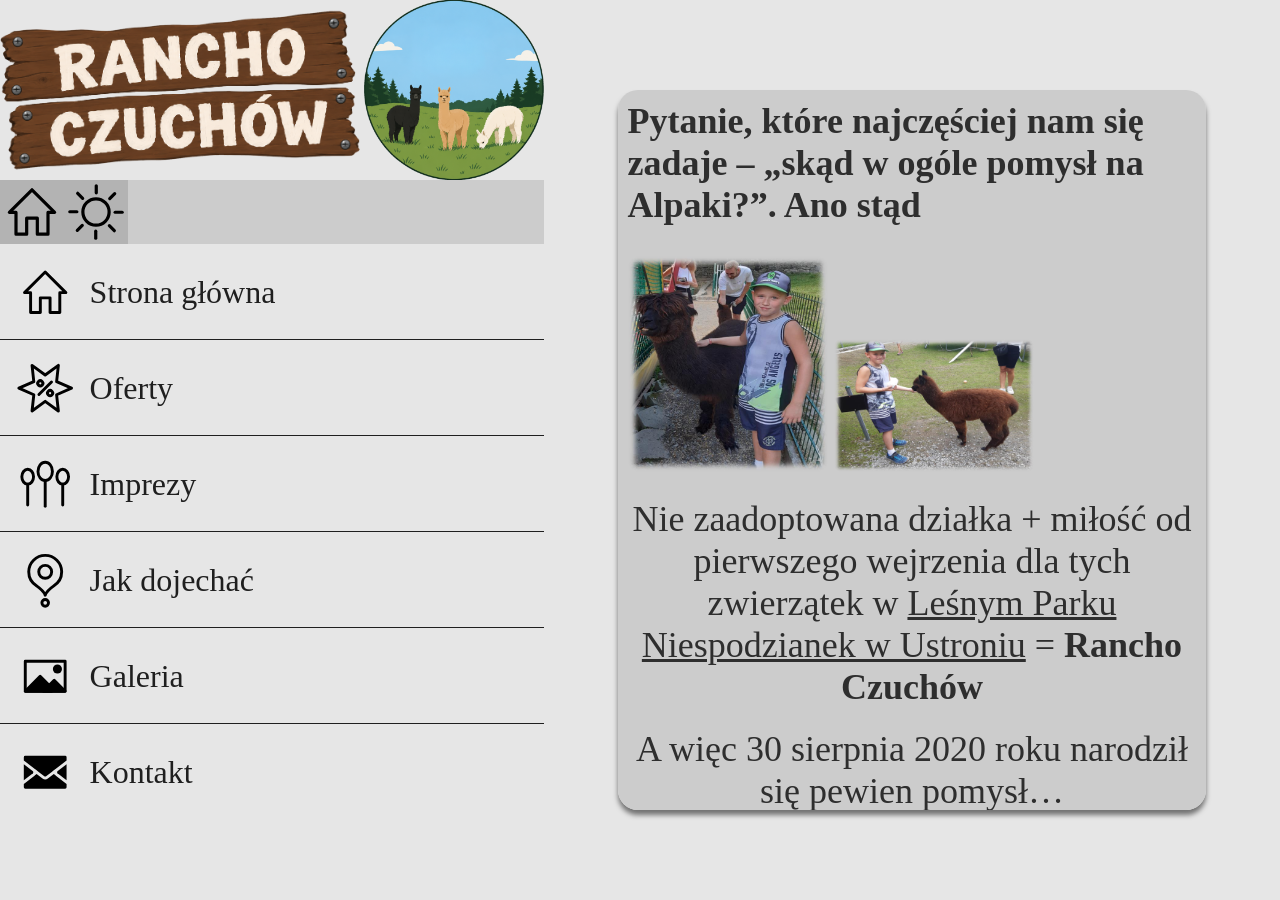
==== commit 357d492d: "a" ====
--- a/about-us/index.html
+++ b/about-us/index.html
@@ -78,8 +78,9 @@
         <section class="document-section">
             <div class="body">
                 <h1>
-                    Pytanie, które najczęściej nam się zadaje – „skąd w ogóle
-                    pomysł na Alpaki?”. Ano stąd
+                    Pytanie, które najczęściej nam się zadaje – 
+                    <b>„skąd w ogóle pomysł na Alpaki?”</b>.
+                     Ano stąd
                 </h1>
                 <section class="images">
                     <img src="/images/about-us/0.png" alt="0">
--- a/styles/main.css
+++ b/styles/main.css
@@ -201,8 +201,7 @@
     box-sizing: border-box;
     overflow-x: hidden;
     overflow-y: auto;
-    display:relative;
-    font-size: max(1vw, 1vh);
+    font-size: clamp(1rem, 2vw, 1.5rem);
     font-family: Lato;
     color: var(--text-color-2);
 }
